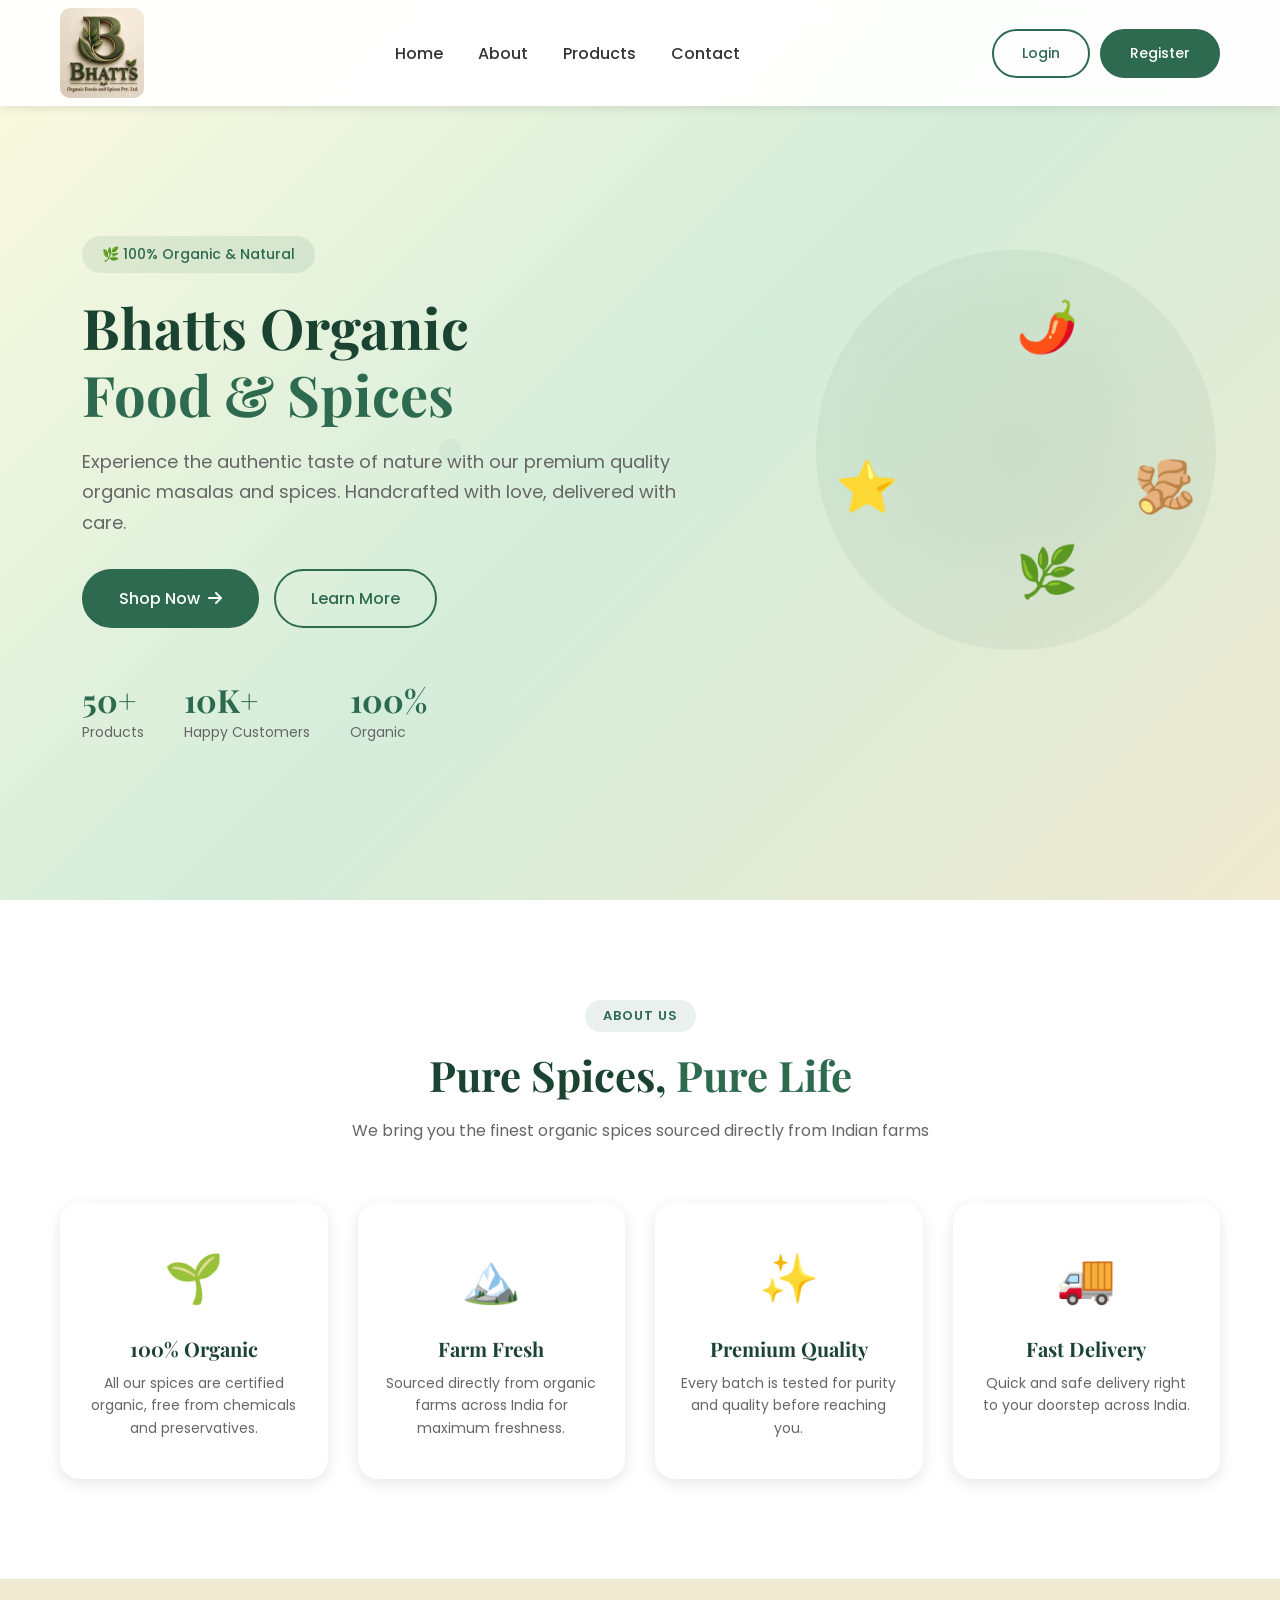
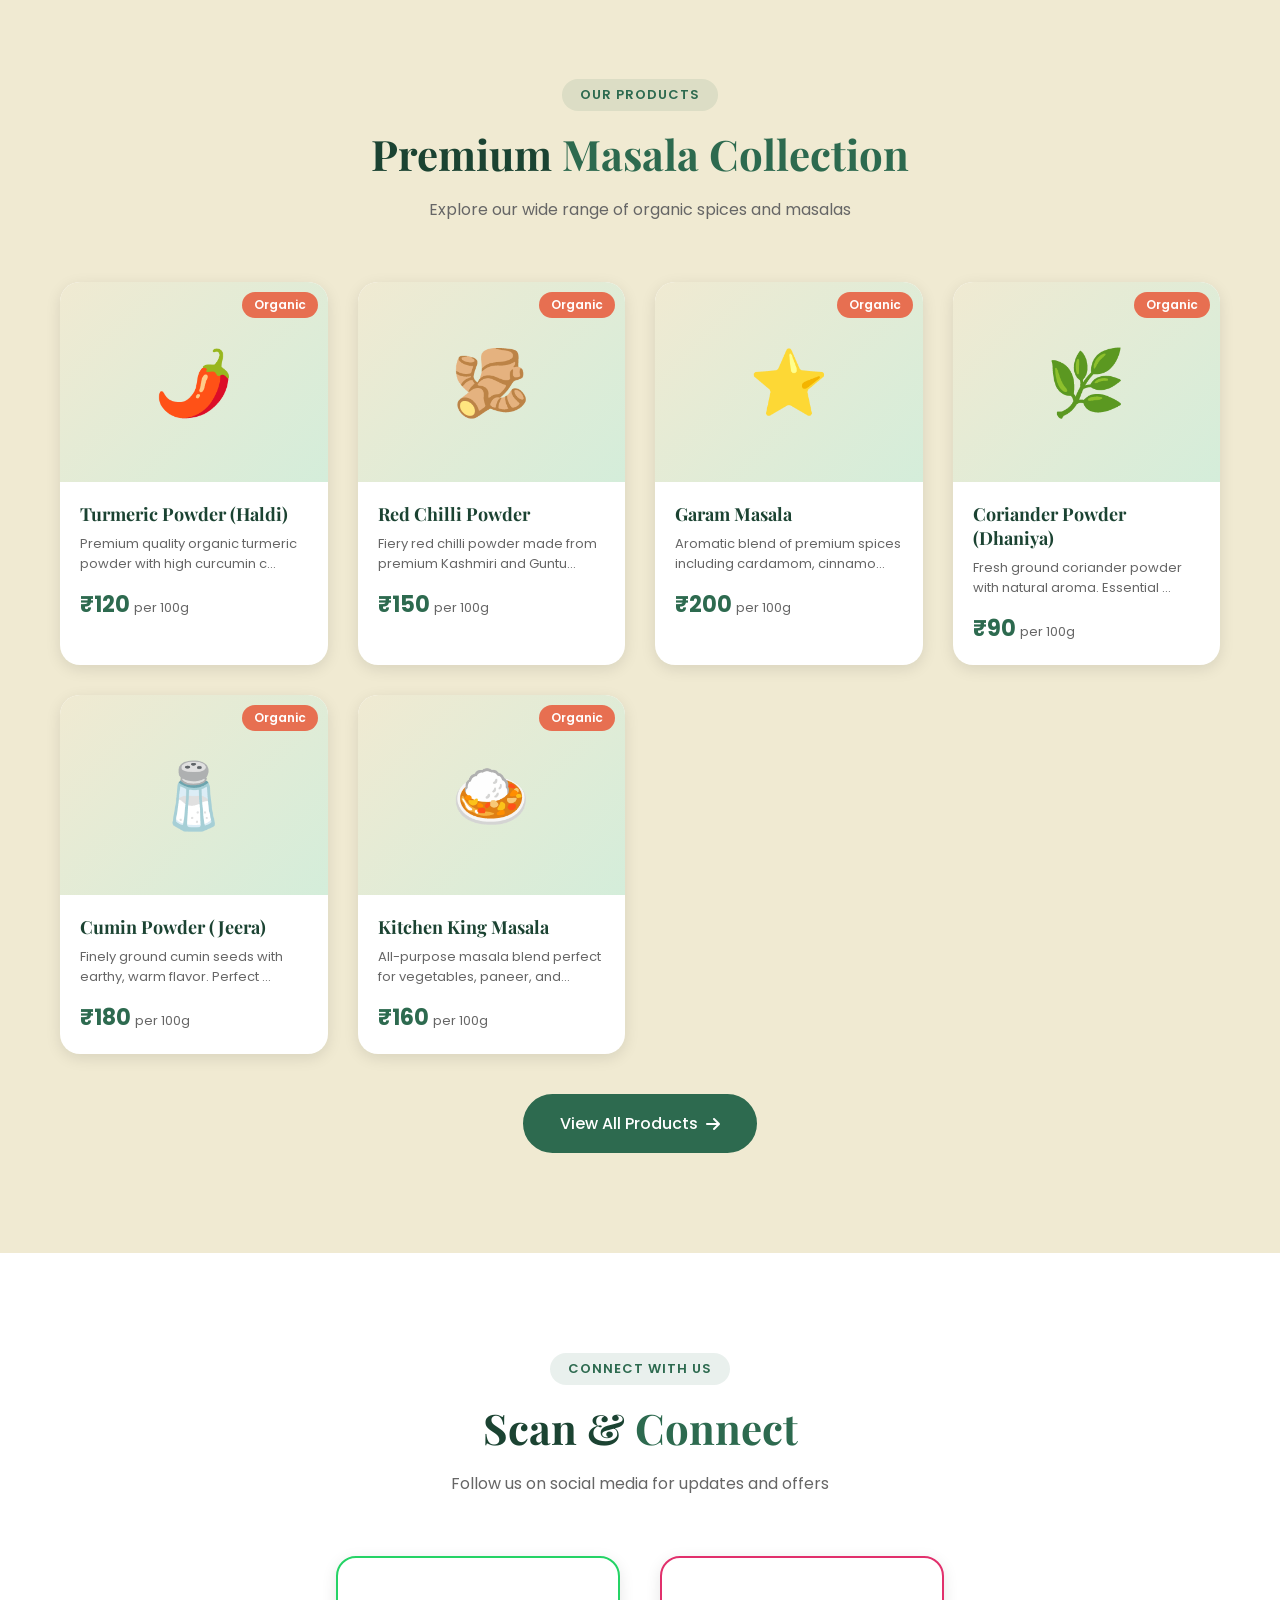
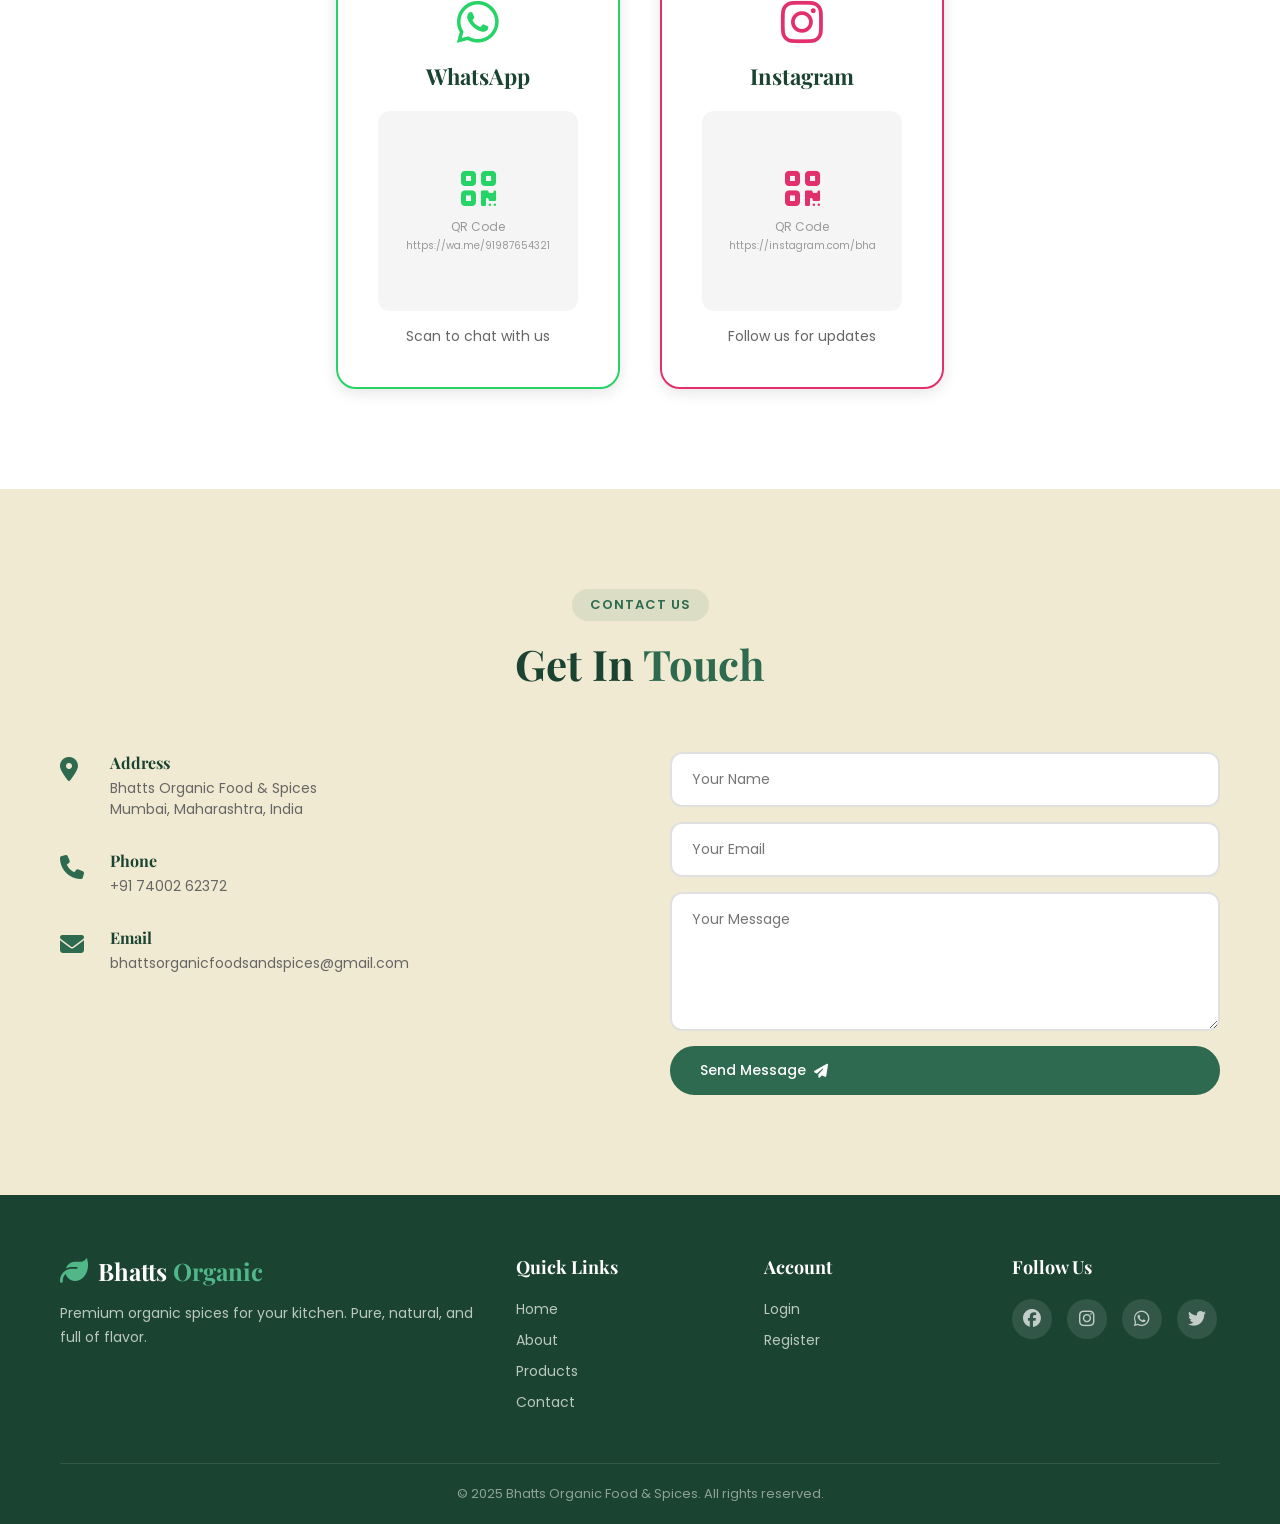
==== index.html @ 2b89f797 "Add files via upload" ====
<!DOCTYPE html>
<html lang="en">
<head>
    <meta charset="UTF-8">
    <meta name="viewport" content="width=device-width, initial-scale=1.0">
    <title>Bhatts Organic Food and Spices</title>
    <link rel="stylesheet" href="css/style.css">
    <link href="https://cdnjs.cloudflare.com/ajax/libs/font-awesome/6.4.0/css/all.min.css" rel="stylesheet">
    <link href="https://fonts.googleapis.com/css2?family=Playfair+Display:wght@400;700&family=Poppins:wght@300;400;500;600;700&display=swap" rel="stylesheet">
</head>
<body>
    <!-- Navigation -->
    <nav class="navbar" id="navbar">
        <div class="nav-container">
            <div class="logo">
				<img src="images/logo.jpg" alt="Bhatts Organic" class="brand-logo">
			</div>
            <ul class="nav-links">
                <li><a href="#home">Home</a></li>
                <li><a href="#about">About</a></li>
                <li><a href="#products">Products</a></li>
                <li><a href="#contact">Contact</a></li>
            </ul>
            <div class="nav-buttons">
                <a href="pages/login.html" class="btn btn-outline">Login</a>
                <a href="pages/register.html" class="btn btn-primary">Register</a>
            </div>
            <div class="hamburger" onclick="toggleMenu()">
                <span></span><span></span><span></span>
            </div>
        </div>
    </nav>

    <!-- Hero Section -->
    <section id="home" class="hero">
        <div class="hero-overlay"></div>
        <div class="hero-content">
            <div class="hero-badge">🌿 100% Organic & Natural</div>
            <h1>Bhatts Organic<br><span class="highlight">Food & Spices</span></h1>
            <p>Experience the authentic taste of nature with our premium quality organic masalas and spices. Handcrafted with love, delivered with care.</p>
            <div class="hero-buttons">
                <a href="pages/register.html" class="btn btn-primary btn-lg">Shop Now <i class="fas fa-arrow-right"></i></a>
                <a href="#about" class="btn btn-outline btn-lg">Learn More</a>
            </div>
            <div class="hero-stats">
                <div class="stat">
                    <h3>50+</h3>
                    <p>Products</p>
                </div>
                <div class="stat">
                    <h3>10K+</h3>
                    <p>Happy Customers</p>
                </div>
                <div class="stat">
                    <h3>100%</h3>
                    <p>Organic</p>
                </div>
            </div>
        </div>
        <div class="hero-image">
            <div class="spice-circle">
                <div class="floating-spice s1">🌶️</div>
                <div class="floating-spice s2">🫚</div>
                <div class="floating-spice s3">🌿</div>
                <div class="floating-spice s4">⭐</div>
            </div>
        </div>
    </section>

    <!-- About Section -->
    <section id="about" class="about">
        <div class="container">
            <div class="section-header">
                <span class="section-tag">About Us</span>
                <h2>Pure Spices, <span class="highlight">Pure Life</span></h2>
                <p>We bring you the finest organic spices sourced directly from Indian farms</p>
            </div>
            <div class="about-grid">
                <div class="about-card">
                    <div class="about-icon">🌱</div>
                    <h3>100% Organic</h3>
                    <p>All our spices are certified organic, free from chemicals and preservatives.</p>
                </div>
                <div class="about-card">
                    <div class="about-icon">🏔️</div>
                    <h3>Farm Fresh</h3>
                    <p>Sourced directly from organic farms across India for maximum freshness.</p>
                </div>
                <div class="about-card">
                    <div class="about-icon">✨</div>
                    <h3>Premium Quality</h3>
                    <p>Every batch is tested for purity and quality before reaching you.</p>
                </div>
                <div class="about-card">
                    <div class="about-icon">🚚</div>
                    <h3>Fast Delivery</h3>
                    <p>Quick and safe delivery right to your doorstep across India.</p>
                </div>
            </div>
        </div>
    </section>

    <!-- Products Preview -->
    <section id="products" class="products-preview">
        <div class="container">
            <div class="section-header">
                <span class="section-tag">Our Products</span>
                <h2>Premium <span class="highlight">Masala Collection</span></h2>
                <p>Explore our wide range of organic spices and masalas</p>
            </div>
            <div class="products-grid" id="homeProductsGrid">
                <!-- Products loaded dynamically -->
            </div>
            <div class="text-center mt-40">
                <a href="pages/register.html" class="btn btn-primary btn-lg">View All Products <i class="fas fa-arrow-right"></i></a>
            </div>
        </div>
    </section>

    <!-- Social Connect -->
    <section class="social-section">
        <div class="container">
            <div class="section-header">
                <span class="section-tag">Connect With Us</span>
                <h2>Scan & <span class="highlight">Connect</span></h2>
                <p>Follow us on social media for updates and offers</p>
            </div>
            <div class="social-grid">
                <div class="social-card whatsapp">
                    <i class="fab fa-whatsapp"></i>
                    <h3>WhatsApp</h3>
                    <div class="qr-placeholder" id="whatsappQR">
                        <canvas id="whatsappQRCanvas"></canvas>
                    </div>
                    <p>Scan to chat with us</p>
                </div>
                <div class="social-card instagram">
                    <i class="fab fa-instagram"></i>
                    <h3>Instagram</h3>
                    <div class="qr-placeholder" id="instagramQR">
                        <canvas id="instagramQRCanvas"></canvas>
                    </div>
                    <p>Follow us for updates</p>
                </div>
            </div>
        </div>
    </section>

    <!-- Contact -->
    <section id="contact" class="contact">
        <div class="container">
            <div class="section-header">
                <span class="section-tag">Contact Us</span>
                <h2>Get In <span class="highlight">Touch</span></h2>
            </div>
            <div class="contact-grid">
                <div class="contact-info">
                    <div class="contact-item">
                        <i class="fas fa-map-marker-alt"></i>
                        <div>
                            <h4>Address</h4>
                            <p>Bhatts Organic Food & Spices<br>Mumbai, Maharashtra, India</p>
                        </div>
                    </div>
                    <div class="contact-item">
                        <i class="fas fa-phone"></i>
                        <div>
                            <h4>Phone</h4>
                            <p>+91 74002 62372</p>
                        </div>
                    </div>
                    <div class="contact-item">
                        <i class="fas fa-envelope"></i>
                        <div>
                            <h4>Email</h4>
                            <p>bhattsorganicfoodsandspices@gmail.com</p>
                        </div>
                    </div>
                </div>
                <form class="contact-form" onsubmit="return handleContact(event)">
                    <input type="text" placeholder="Your Name" required>
                    <input type="email" placeholder="Your Email" required>
                    <textarea placeholder="Your Message" rows="5" required></textarea>
                    <button type="submit" class="btn btn-primary">Send Message <i class="fas fa-paper-plane"></i></button>
                </form>
            </div>
        </div>
    </section>

    <!-- Footer -->
    <footer class="footer">
        <div class="container">
            <div class="footer-grid">
                <div class="footer-col">
                    <div class="logo">
                        <i class="fas fa-leaf"></i>
                        <span>Bhatts <span class="highlight">Organic</span></span>
                    </div>
                    <p>Premium organic spices for your kitchen. Pure, natural, and full of flavor.</p>
                </div>
                <div class="footer-col">
                    <h4>Quick Links</h4>
                    <a href="#home">Home</a>
                    <a href="#about">About</a>
                    <a href="#products">Products</a>
                    <a href="#contact">Contact</a>
                </div>
                <div class="footer-col">
                    <h4>Account</h4>
                    <a href="pages/login.html">Login</a>
                    <a href="pages/register.html">Register</a>
                </div>
                <div class="footer-col">
                    <h4>Follow Us</h4>
                    <div class="social-links">
                        <a href="#"><i class="fab fa-facebook"></i></a>
                        <a href="#"><i class="fab fa-instagram"></i></a>
                        <a href="#"><i class="fab fa-whatsapp"></i></a>
                        <a href="#"><i class="fab fa-twitter"></i></a>
                    </div>
                </div>
            </div>
            <div class="footer-bottom">
                <p>&copy; 2025 Bhatts Organic Food & Spices. All rights reserved.</p>
            </div>
        </div>
    </footer>

    <script src="js/data.js"></script>
    <script src="js/qrcode.min.js"></script>
    <script src="js/main.js"></script>
</body>
</html>
---- css/style.css ----
/* ===== RESET & BASE ===== */
* {
    margin: 0;
    padding: 0;
    box-sizing: border-box;
}

:root {
    --primary: #2d6a4f;
    --primary-dark: #1b4332;
    --primary-light: #52b788;
    --secondary: #d4a373;
    --accent: #e76f51;
    --bg: #fefae0;
    --bg-light: #ffffff;
    --bg-dark: #f0ead2;
    --text: #333333;
    --text-light: #666666;
    --text-white: #ffffff;
    --shadow: 0 4px 15px rgba(0,0,0,0.1);
    --shadow-lg: 0 10px 30px rgba(0,0,0,0.15);
    --radius: 12px;
    --radius-lg: 20px;
    --transition: all 0.3s ease;
}

html {
    scroll-behavior: smooth;
}

body {
    font-family: 'Poppins', sans-serif;
    color: var(--text);
    background: var(--bg-light);
    overflow-x: hidden;
}

h1, h2, h3, h4 {
    font-family: 'Playfair Display', serif;
}

a {
    text-decoration: none;
    color: inherit;
}

.container {
    max-width: 1200px;
    margin: 0 auto;
    padding: 0 20px;
}

.highlight {
    color: var(--primary);
}

.text-center {
    text-align: center;
}

.mt-40 {
    margin-top: 40px;
}

/* ===== BUTTONS ===== */
.btn {
    display: inline-flex;
    align-items: center;
    gap: 8px;
    padding: 12px 28px;
    border-radius: 50px;
    font-family: 'Poppins', sans-serif;
    font-weight: 500;
    font-size: 14px;
    cursor: pointer;
    transition: var(--transition);
    border: 2px solid transparent;
    text-decoration: none;
}

.btn-primary {
    background: var(--primary);
    color: var(--text-white);
    border-color: var(--primary);
}

.btn-primary:hover {
    background: var(--primary-dark);
    border-color: var(--primary-dark);
    transform: translateY(-2px);
    box-shadow: var(--shadow);
}

.btn-outline {
    background: transparent;
    color: var(--primary);
    border-color: var(--primary);
}

.btn-outline:hover {
    background: var(--primary);
    color: var(--text-white);
    transform: translateY(-2px);
}

.btn-lg {
    padding: 15px 35px;
    font-size: 16px;
}

.btn-sm {
    padding: 8px 20px;
    font-size: 13px;
}

.btn-danger {
    background: #e63946;
    color: white;
    border-color: #e63946;
}

.btn-danger:hover {
    background: #c1121f;
    border-color: #c1121f;
}

.btn-warning {
    background: #f4a261;
    color: white;
    border-color: #f4a261;
}

.btn-success {
    background: var(--primary);
    color: white;
    border-color: var(--primary);
}

/* ===== NAVBAR ===== */
.navbar {
    position: fixed;
    top: 0;
    left: 0;
    right: 0;
    z-index: 1000;
    background: rgba(255,255,255,0.95);
    backdrop-filter: blur(10px);
    box-shadow: 0 2px 10px rgba(0,0,0,0.1);
    transition: var(--transition);
}

.nav-container {
    max-width: 1200px;
    margin: 0 auto;
    padding: 15px 20px;
    display: flex;
    align-items: center;
    justify-content: space-between;
}

.logo {
    display: flex;
    align-items: center;
    gap: 10px;
    font-family: 'Playfair Display', serif;
    font-size: 24px;
    font-weight: 700;
    color: var(--primary-dark);
}

.logo i {
    font-size: 28px;
    color: var(--primary);
}

.nav-links {
    display: flex;
    list-style: none;
    gap: 35px;
}

.nav-links a {
    font-weight: 500;
    color: var(--text);
    transition: var(--transition);
    position: relative;
}

.nav-links a:hover {
    color: var(--primary);
}

.nav-links a::after {
    content: '';
    position: absolute;
    bottom: -5px;
    left: 0;
    width: 0;
    height: 2px;
    background: var(--primary);
    transition: var(--transition);
}

.nav-links a:hover::after {
    width: 100%;
}

.nav-buttons {
    display: flex;
    gap: 10px;
}

.hamburger {
    display: none;
    flex-direction: column;
    gap: 5px;
    cursor: pointer;
}

.hamburger span {
    width: 25px;
    height: 3px;
    background: var(--text);
    border-radius: 3px;
    transition: var(--transition);
}

/* ===== HERO ===== */
.hero {
    min-height: 100vh;
    display: flex;
    align-items: center;
    padding: 100px 20px 60px;
    background: linear-gradient(135deg, #fefae0 0%, #d4edda 50%, #f0ead2 100%);
    position: relative;
    overflow: hidden;
    max-width: 100vw;
}

.hero-overlay {
    position: absolute;
    top: 0;
    left: 0;
    right: 0;
    bottom: 0;
    background: url('data:image/svg+xml,<svg xmlns="http://www.w3.org/2000/svg" viewBox="0 0 80 80"><circle cx="40" cy="40" r="1" fill="%232d6a4f" opacity="0.05"/></svg>') repeat;
}

.hero-content {
    max-width: 600px;
    position: relative;
    z-index: 2;
    margin-left: 5%;
}

.hero-badge {
    display: inline-block;
    background: rgba(45, 106, 79, 0.1);
    color: var(--primary);
    padding: 8px 20px;
    border-radius: 50px;
    font-size: 14px;
    font-weight: 500;
    margin-bottom: 20px;
}

.hero h1 {
    font-size: 56px;
    line-height: 1.2;
    color: var(--primary-dark);
    margin-bottom: 20px;
}

.hero p {
    font-size: 18px;
    color: var(--text-light);
    line-height: 1.7;
    margin-bottom: 30px;
}

.hero-buttons {
    display: flex;
    gap: 15px;
    margin-bottom: 50px;
}

.hero-stats {
    display: flex;
    gap: 40px;
}

.hero-stats .stat h3 {
    font-size: 32px;
    color: var(--primary);
}

.hero-stats .stat p {
    font-size: 14px;
    margin-bottom: 0;
}

.hero-image {
    position: absolute;
    right: 5%;
    top: 50%;
    transform: translateY(-50%);
    z-index: 1;
}

.spice-circle {
    width: 400px;
    height: 400px;
    border-radius: 50%;
    background: radial-gradient(circle, rgba(45,106,79,0.1), rgba(45,106,79,0.05));
    position: relative;
    animation: float 6s ease-in-out infinite;
}

.floating-spice {
    position: absolute;
    font-size: 50px;
    animation: spinFloat 8s linear infinite;
}

.s1 { top: 10%; left: 50%; }
.s2 { top: 50%; right: 5%; }
.s3 { bottom: 10%; left: 50%; }
.s4 { top: 50%; left: 5%; }

@keyframes float {
    0%, 100% { transform: translateY(-50%); }
    50% { transform: translateY(-55%); }
}

@keyframes spinFloat {
    0% { transform: rotate(0deg) translateX(10px); }
    100% { transform: rotate(360deg) translateX(10px); }
}

/* ===== SECTION HEADERS ===== */
.section-header {
    text-align: center;
    margin-bottom: 60px;
}

.section-tag {
    display: inline-block;
    background: rgba(45, 106, 79, 0.1);
    color: var(--primary);
    padding: 6px 18px;
    border-radius: 50px;
    font-size: 13px;
    font-weight: 600;
    text-transform: uppercase;
    letter-spacing: 1px;
    margin-bottom: 15px;
}

.section-header h2 {
    font-size: 42px;
    color: var(--primary-dark);
    margin-bottom: 15px;
}

.section-header p {
    font-size: 16px;
    color: var(--text-light);
    max-width: 600px;
    margin: 0 auto;
}

/* ===== ABOUT ===== */
.about {
    padding: 100px 0;
    background: var(--bg-light);
}

.about-grid {
    display: grid;
    grid-template-columns: repeat(4, 1fr);
    gap: 30px;
}

.about-card {
    text-align: center;
    padding: 40px 25px;
    border-radius: var(--radius-lg);
    background: var(--bg-light);
    box-shadow: var(--shadow);
    transition: var(--transition);
}

.about-card:hover {
    transform: translateY(-10px);
    box-shadow: var(--shadow-lg);
}

.about-icon {
    font-size: 48px;
    margin-bottom: 20px;
}

.about-card h3 {
    font-size: 20px;
    color: var(--primary-dark);
    margin-bottom: 10px;
}

.about-card p {
    color: var(--text-light);
    font-size: 14px;
    line-height: 1.6;
}

/* ===== PRODUCTS PREVIEW ===== */
.products-preview {
    padding: 100px 0;
    background: var(--bg-dark);
}

.products-grid {
    display: grid;
    grid-template-columns: repeat(auto-fill, minmax(260px, 1fr));
    gap: 30px;
}

.product-card {
    background: var(--bg-light);
    border-radius: var(--radius-lg);
    overflow: hidden;
    box-shadow: var(--shadow);
    transition: var(--transition);
}

.product-card:hover {
    transform: translateY(-5px);
    box-shadow: var(--shadow-lg);
}

.product-image {
    height: 200px;
    background: linear-gradient(135deg, var(--bg-dark), #d4edda);
    display: flex;
    align-items: center;
    justify-content: center;
    overflow: hidden;
    position: relative;
}

.product-image img {
    width: 100%;
    height: 100%;
    object-fit: cover;
}

.product-image .placeholder-icon {
    font-size: 64px;
}

.product-badge {
    position: absolute;
    top: 10px;
    right: 10px;
    background: var(--accent);
    color: white;
    padding: 4px 12px;
    border-radius: 20px;
    font-size: 12px;
    font-weight: 600;
}

.product-info {
    padding: 20px;
}

.product-info h3 {
    font-size: 18px;
    color: var(--primary-dark);
    margin-bottom: 8px;
}

.product-info p {
    font-size: 13px;
    color: var(--text-light);
    margin-bottom: 15px;
    line-height: 1.5;
}

.product-price {
    display: flex;
    align-items: center;
    justify-content: space-between;
}

.product-price .price {
    font-size: 22px;
    font-weight: 700;
    color: var(--primary);
    font-family: 'Poppins', sans-serif;
}

.product-price .unit {
    font-size: 13px;
    color: var(--text-light);
}

/* ===== SOCIAL SECTION ===== */
.social-section {
    padding: 100px 0;
    background: var(--bg-light);
}

.social-grid {
    display: flex;
    justify-content: center;
    gap: 40px;
    flex-wrap: wrap;
}

.social-card {
    text-align: center;
    padding: 40px;
    border-radius: var(--radius-lg);
    box-shadow: var(--shadow);
    min-width: 280px;
    transition: var(--transition);
}

.social-card:hover {
    transform: translateY(-5px);
    box-shadow: var(--shadow-lg);
}

.social-card.whatsapp {
    border: 2px solid #25d366;
}

.social-card.whatsapp i {
    color: #25d366;
}

.social-card.instagram {
    border: 2px solid #e1306c;
}

.social-card.instagram i {
    color: #e1306c;
}

.social-card i {
    font-size: 48px;
    margin-bottom: 15px;
}

.social-card h3 {
    font-size: 22px;
    margin-bottom: 20px;
    color: var(--primary-dark);
}

.qr-placeholder {
    width: 200px;
    height: 200px;
    margin: 0 auto 15px;
    background: #f5f5f5;
    border-radius: var(--radius);
    display: flex;
    align-items: center;
    justify-content: center;
    overflow: hidden;
}

.qr-placeholder canvas {
    max-width: 100%;
    max-height: 100%;
}

.social-card p {
    color: var(--text-light);
    font-size: 14px;
}

/* ===== CONTACT ===== */
.contact {
    padding: 100px 0;
    background: var(--bg-dark);
}

.contact-grid {
    display: grid;
    grid-template-columns: 1fr 1fr;
    gap: 60px;
    align-items: start;
}

.contact-item {
    display: flex;
    gap: 20px;
    margin-bottom: 30px;
    align-items: flex-start;
}

.contact-item i {
    font-size: 24px;
    color: var(--primary);
    margin-top: 5px;
    min-width: 30px;
}

.contact-item h4 {
    font-size: 16px;
    color: var(--primary-dark);
    margin-bottom: 5px;
}

.contact-item p {
    color: var(--text-light);
    font-size: 14px;
}

.contact-form {
    display: flex;
    flex-direction: column;
    gap: 15px;
}

.contact-form input,
.contact-form textarea {
    padding: 15px 20px;
    border: 2px solid #e0e0e0;
    border-radius: var(--radius);
    font-family: 'Poppins', sans-serif;
    font-size: 14px;
    transition: var(--transition);
    outline: none;
}

.contact-form input:focus,
.contact-form textarea:focus {
    border-color: var(--primary);
}

/* ===== FOOTER ===== */
.footer {
    background: var(--primary-dark);
    color: var(--text-white);
    padding: 60px 0 20px;
}

.footer-grid {
    display: grid;
    grid-template-columns: 2fr 1fr 1fr 1fr;
    gap: 40px;
    margin-bottom: 40px;
}

.footer-col .logo {
    color: var(--text-white);
    margin-bottom: 15px;
}

.footer-col .logo i {
    color: var(--primary-light);
}

.footer-col .logo .highlight {
    color: var(--primary-light);
}

.footer-col p {
    color: rgba(255,255,255,0.7);
    font-size: 14px;
    line-height: 1.7;
}

.footer-col h4 {
    font-size: 18px;
    margin-bottom: 20px;
    color: var(--text-white);
}

.footer-col a {
    display: block;
    color: rgba(255,255,255,0.7);
    margin-bottom: 10px;
    font-size: 14px;
    transition: var(--transition);
}

.footer-col a:hover {
    color: var(--primary-light);
    padding-left: 5px;
}

.social-links {
    display: flex;
    gap: 15px;
}

.social-links a {
    width: 40px;
    height: 40px;
    border-radius: 50%;
    background: rgba(255,255,255,0.1);
    display: flex;
    align-items: center;
    justify-content: center;
    font-size: 18px;
    transition: var(--transition);
}

.social-links a:hover {
    background: var(--primary);
    padding-left: 0;
}

.footer-bottom {
    border-top: 1px solid rgba(255,255,255,0.1);
    padding-top: 20px;
    text-align: center;
}

.footer-bottom p {
    color: rgba(255,255,255,0.5);
    font-size: 13px;
}

/* ===== AUTH PAGES ===== */
.auth-page {
    min-height: 100vh;
    display: flex;
    align-items: center;
    justify-content: center;
    background: linear-gradient(135deg, #fefae0, #d4edda);
    padding: 20px;
}

.auth-container {
    background: var(--bg-light);
    border-radius: var(--radius-lg);
    box-shadow: var(--shadow-lg);
    overflow: hidden;
    display: flex;
    max-width: 900px;
    width: 100%;
    min-height: 500px;
}

.auth-left {
    flex: 1;
    background: linear-gradient(135deg, var(--primary-dark), var(--primary));
    padding: 60px 40px;
    display: flex;
    flex-direction: column;
    justify-content: center;
    color: var(--text-white);
}

.auth-left h2 {
    font-size: 32px;
    margin-bottom: 15px;
}

.auth-left p {
    font-size: 15px;
    opacity: 0.9;
    line-height: 1.7;
}

.auth-right {
    flex: 1;
    padding: 60px 40px;
    display: flex;
    flex-direction: column;
    justify-content: center;
}

.auth-right h2 {
    font-size: 28px;
    color: var(--primary-dark);
    margin-bottom: 30px;
}

.form-group {
    margin-bottom: 20px;
}

.form-group label {
    display: block;
    font-size: 13px;
    font-weight: 500;
    color: var(--text);
    margin-bottom: 6px;
}

.form-group input,
.form-group select,
.form-group textarea {
    width: 100%;
    padding: 12px 15px;
    border: 2px solid #e0e0e0;
    border-radius: var(--radius);
    font-family: 'Poppins', sans-serif;
    font-size: 14px;
    transition: var(--transition);
    outline: none;
    background: white;
}

.form-group input:focus,
.form-group select:focus,
.form-group textarea:focus {
    border-color: var(--primary);
}

.auth-link {
    text-align: center;
    margin-top: 20px;
    font-size: 14px;
    color: var(--text-light);
}

.auth-link a {
    color: var(--primary);
    font-weight: 600;
}

/* ===== DASHBOARD ===== */
.dashboard-layout {
    display: flex;
    min-height: 100vh;
}

.sidebar {
    width: 260px;
    background: var(--primary-dark);
    color: var(--text-white);
    padding: 20px 0;
    position: fixed;
    top: 0;
    left: 0;
    bottom: 0;
    overflow-y: auto;
    z-index: 100;
    transition: var(--transition);
}

.sidebar-logo {
    padding: 10px 25px 30px;
    border-bottom: 1px solid rgba(255,255,255,0.1);
    margin-bottom: 20px;
}

.sidebar-logo .logo {
    color: white;
    font-size: 20px;
}

.sidebar-logo .logo .highlight {
    color: var(--primary-light);
}

.sidebar-menu {
    list-style: none;
}

.sidebar-menu li a {
    display: flex;
    align-items: center;
    gap: 12px;
    padding: 12px 25px;
    color: rgba(255,255,255,0.7);
    font-size: 14px;
    font-weight: 500;
    transition: var(--transition);
    border-left: 3px solid transparent;
}

.sidebar-menu li a:hover,
.sidebar-menu li a.active {
    background: rgba(255,255,255,0.1);
    color: white;
    border-left-color: var(--primary-light);
}

.sidebar-menu li a i {
    font-size: 18px;
    width: 22px;
    text-align: center;
}

.sidebar-divider {
    height: 1px;
    background: rgba(255,255,255,0.1);
    margin: 15px 0;
}

.main-content {
    flex: 1;
    margin-left: 260px;
    background: #f5f7fa;
    min-height: 100vh;
}

.top-bar {
    background: white;
    padding: 15px 30px;
    display: flex;
    align-items: center;
    justify-content: space-between;
    box-shadow: 0 2px 5px rgba(0,0,0,0.05);
    position: sticky;
    top: 0;
    z-index: 50;
}

.top-bar h2 {
    font-size: 22px;
    color: var(--primary-dark);
    font-family: 'Playfair Display', serif;
}

.top-bar-right {
    display: flex;
    align-items: center;
    gap: 20px;
}

.notification-bell {
    position: relative;
    cursor: pointer;
    font-size: 20px;
    color: var(--text-light);
}

.notification-badge {
    position: absolute;
    top: -8px;
    right: -8px;
    background: var(--accent);
    color: white;
    font-size: 11px;
    width: 20px;
    height: 20px;
    border-radius: 50%;
    display: flex;
    align-items: center;
    justify-content: center;
    font-family: 'Poppins', sans-serif;
    font-weight: 600;
}

.user-info {
    display: flex;
    align-items: center;
    gap: 10px;
    font-size: 14px;
    font-weight: 500;
}

.user-avatar {
    width: 38px;
    height: 38px;
    border-radius: 50%;
    background: var(--primary);
    color: white;
    display: flex;
    align-items: center;
    justify-content: center;
    font-weight: 600;
    font-size: 16px;
}

.content-area {
    padding: 30px;
}

/* ===== DASHBOARD CARDS ===== */
.stats-grid {
    display: grid;
    grid-template-columns: repeat(auto-fit, minmax(240px, 1fr));
    gap: 25px;
    margin-bottom: 30px;
}

.stat-card {
    background: white;
    border-radius: var(--radius);
    padding: 25px;
    box-shadow: var(--shadow);
    display: flex;
    align-items: center;
    gap: 20px;
    transition: var(--transition);
}

.stat-card:hover {
    transform: translateY(-3px);
    box-shadow: var(--shadow-lg);
}

.stat-icon {
    width: 55px;
    height: 55px;
    border-radius: 12px;
    display: flex;
    align-items: center;
    justify-content: center;
    font-size: 24px;
}

.stat-icon.green {
    background: rgba(45, 106, 79, 0.1);
    color: var(--primary);
}

.stat-icon.blue {
    background: rgba(59, 130, 246, 0.1);
    color: #3b82f6;
}

.stat-icon.orange {
    background: rgba(245, 158, 11, 0.1);
    color: #f59e0b;
}

.stat-icon.red {
    background: rgba(239, 68, 68, 0.1);
    color: #ef4444;
}

.stat-icon.purple {
    background: rgba(139, 92, 246, 0.1);
    color: #8b5cf6;
}

.stat-details h3 {
    font-size: 28px;
    color: var(--primary-dark);
    font-family: 'Poppins', sans-serif;
    font-weight: 700;
}

.stat-details p {
    font-size: 13px;
    color: var(--text-light);
}

/* ===== TABLES ===== */
.card {
    background: white;
    border-radius: var(--radius);
    box-shadow: var(--shadow);
    overflow: hidden;
    margin-bottom: 30px;
}

.card-header {
    padding: 20px 25px;
    border-bottom: 1px solid #eee;
    display: flex;
    align-items: center;
    justify-content: space-between;
    flex-wrap: wrap;
    gap: 15px;
}

.card-header h3 {
    font-size: 18px;
    color: var(--primary-dark);
}

.card-body {
    padding: 25px;
}

.table-responsive {
    overflow-x: auto;
}

table {
    width: 100%;
    border-collapse: collapse;
}

table th,
table td {
    padding: 12px 15px;
    text-align: left;
    font-size: 14px;
    border-bottom: 1px solid #eee;
}

table th {
    font-weight: 600;
    color: var(--primary-dark);
    background: #f8f9fa;
    white-space: nowrap;
}

table tr:hover {
    background: #f8f9fa;
}

.status-badge {
    padding: 4px 12px;
    border-radius: 20px;
    font-size: 12px;
    font-weight: 600;
}

.status-active {
    background: rgba(45, 106, 79, 0.1);
    color: var(--primary);
}

.status-disabled {
    background: rgba(239, 68, 68, 0.1);
    color: #ef4444;
}

.status-pending {
    background: rgba(245, 158, 11, 0.1);
    color: #f59e0b;
}

.status-completed {
    background: rgba(45, 106, 79, 0.1);
    color: var(--primary);
}

.action-btns {
    display: flex;
    gap: 8px;
}

.action-btn {
    width: 32px;
    height: 32px;
    border-radius: 6px;
    border: none;
    cursor: pointer;
    display: flex;
    align-items: center;
    justify-content: center;
    font-size: 14px;
    transition: var(--transition);
}

.action-btn.edit {
    background: rgba(59, 130, 246, 0.1);
    color: #3b82f6;
}

.action-btn.delete {
    background: rgba(239, 68, 68, 0.1);
    color: #ef4444;
}

.action-btn:hover {
    opacity: 0.8;
    transform: scale(1.1);
}

/* ===== MODAL ===== */
.modal-overlay {
    position: fixed;
    top: 0;
    left: 0;
    right: 0;
    bottom: 0;
    background: rgba(0,0,0,0.5);
    display: flex;
    align-items: center;
    justify-content: center;
    z-index: 2000;
    opacity: 0;
    visibility: hidden;
    transition: var(--transition);
}

.modal-overlay.active {
    opacity: 1;
    visibility: visible;
}

.modal {
    background: white;
    border-radius: var(--radius-lg);
    max-width: 550px;
    width: 90%;
    max-height: 90vh;
    overflow-y: auto;
    transform: scale(0.8);
    transition: var(--transition);
}

.modal-overlay.active .modal {
    transform: scale(1);
}

.modal-header {
    padding: 25px;
    border-bottom: 1px solid #eee;
    display: flex;
    align-items: center;
    justify-content: space-between;
}

.modal-header h3 {
    font-size: 20px;
    color: var(--primary-dark);
}

.modal-close {
    width: 35px;
    height: 35px;
    border-radius: 50%;
    border: none;
    background: #f5f5f5;
    cursor: pointer;
    font-size: 18px;
    display: flex;
    align-items: center;
    justify-content: center;
    transition: var(--transition);
}

.modal-close:hover {
    background: #e0e0e0;
}

.modal-body {
    padding: 25px;
}

.modal-footer {
    padding: 15px 25px;
    border-top: 1px solid #eee;
    display: flex;
    justify-content: flex-end;
    gap: 10px;
}

/* ===== MARGIN BOX ===== */
.margin-box {
    background: #f0fdf4;
    border: 2px solid var(--primary-light);
    border-radius: var(--radius);
    padding: 15px;
    margin-top: 10px;
}

.margin-box label {
    color: var(--primary-dark) !important;
    font-weight: 600 !important;
}

.margin-result {
    margin-top: 10px;
    padding: 10px 15px;
    background: var(--primary);
    color: white;
    border-radius: 8px;
    text-align: center;
    font-size: 18px;
    font-weight: 700;
    font-family: 'Poppins', sans-serif;
}

/* ===== NOTIFICATION PANEL ===== */
.notification-panel {
    position: fixed;
    top: 0;
    right: -400px;
    width: 380px;
    height: 100vh;
    background: white;
    box-shadow: -5px 0 20px rgba(0,0,0,0.15);
    z-index: 3000;
    transition: var(--transition);
    overflow-y: auto;
}

.notification-panel.active {
    right: 0;
}

.notification-panel-header {
    padding: 20px;
    border-bottom: 1px solid #eee;
    display: flex;
    align-items: center;
    justify-content: space-between;
    position: sticky;
    top: 0;
    background: white;
    z-index: 1;
}

.notification-panel-header h3 {
    font-size: 18px;
    color: var(--primary-dark);
}

.notification-list {
    padding: 10px;
}

.notification-item {
    padding: 15px;
    border-radius: var(--radius);
    margin-bottom: 8px;
    background: #f8f9fa;
    border-left: 3px solid var(--primary);
    transition: var(--transition);
}

.notification-item:hover {
    background: #f0fdf4;
}

.notification-item h4 {
    font-size: 14px;
    color: var(--primary-dark);
    margin-bottom: 5px;
    font-family: 'Poppins', sans-serif;
    font-weight: 600;
}

.notification-item p {
    font-size: 13px;
    color: var(--text-light);
    line-height: 1.5;
}

.notification-time {
    font-size: 11px;
    color: #aaa;
    margin-top: 5px;
}

/* ===== USER PAGE CART ===== */
.cart-icon-float {
    position: fixed;
    bottom: 30px;
    right: 30px;
    width: 60px;
    height: 60px;
    border-radius: 50%;
    background: var(--primary);
    color: white;
    display: flex;
    align-items: center;
    justify-content: center;
    font-size: 24px;
    box-shadow: var(--shadow-lg);
    cursor: pointer;
    z-index: 100;
    transition: var(--transition);
}

.cart-icon-float:hover {
    transform: scale(1.1);
    background: var(--primary-dark);
}

.cart-count {
    position: absolute;
    top: -5px;
    right: -5px;
    background: var(--accent);
    color: white;
    width: 24px;
    height: 24px;
    border-radius: 50%;
    font-size: 12px;
    font-weight: 700;
    display: flex;
    align-items: center;
    justify-content: center;
}

/* Cart Panel */
.cart-panel {
    position: fixed;
    top: 0;
    right: -450px;
    width: 420px;
    height: 100vh;
    background: white;
    box-shadow: -5px 0 20px rgba(0,0,0,0.2);
    z-index: 3000;
    transition: var(--transition);
    display: flex;
    flex-direction: column;
}

.cart-panel.active {
    right: 0;
}

.cart-header {
    padding: 20px;
    border-bottom: 1px solid #eee;
    display: flex;
    align-items: center;
    justify-content: space-between;
}

.cart-header h3 {
    font-size: 20px;
    color: var(--primary-dark);
}

.cart-items {
    flex: 1;
    overflow-y: auto;
    padding: 15px;
}

.cart-item {
    display: flex;
    align-items: center;
    gap: 15px;
    padding: 15px;
    border-radius: var(--radius);
    background: #f8f9fa;
    margin-bottom: 10px;
}

.cart-item-img {
    width: 60px;
    height: 60px;
    border-radius: 8px;
    background: #e8f5e9;
    display: flex;
    align-items: center;
    justify-content: center;
    font-size: 28px;
    overflow: hidden;
}

.cart-item-img img {
    width: 100%;
    height: 100%;
    object-fit: cover;
}

.cart-item-details {
    flex: 1;
}

.cart-item-details h4 {
    font-size: 14px;
    color: var(--primary-dark);
    font-family: 'Poppins', sans-serif;
    font-weight: 600;
}

.cart-item-details p {
    font-size: 13px;
    color: var(--text-light);
}

.cart-item-qty {
    display: flex;
    align-items: center;
    gap: 8px;
    margin-top: 8px;
}

.qty-btn {
    width: 28px;
    height: 28px;
    border-radius: 50%;
    border: 2px solid var(--primary);
    background: white;
    color: var(--primary);
    display: flex;
    align-items: center;
    justify-content: center;
    cursor: pointer;
    font-size: 14px;
    font-weight: 700;
    transition: var(--transition);
}

.qty-btn:hover {
    background: var(--primary);
    color: white;
}

.cart-item-price {
    font-size: 16px;
    font-weight: 700;
    color: var(--primary);
    font-family: 'Poppins', sans-serif;
    white-space: nowrap;
}

.remove-item {
    background: none;
    border: none;
    color: #ef4444;
    cursor: pointer;
    font-size: 16px;
    padding: 5px;
}

.cart-footer {
    padding: 20px;
    border-top: 1px solid #eee;
    background: #f8f9fa;
}

.cart-total {
    display: flex;
    justify-content: space-between;
    align-items: center;
    margin-bottom: 15px;
    font-size: 18px;
    font-weight: 700;
}

.cart-total .total-amount {
    color: var(--primary);
    font-size: 24px;
}

/* ===== PAYMENT MODAL ===== */
.payment-options {
    display: grid;
    grid-template-columns: 1fr 1fr;
    gap: 15px;
    margin-bottom: 20px;
}

.payment-option {
    padding: 20px;
    border: 2px solid #e0e0e0;
    border-radius: var(--radius);
    text-align: center;
    cursor: pointer;
    transition: var(--transition);
}

.payment-option:hover,
.payment-option.selected {
    border-color: var(--primary);
    background: #f0fdf4;
}

.payment-option i {
    font-size: 28px;
    color: var(--primary);
    margin-bottom: 8px;
    display: block;
}

.payment-option span {
    font-size: 13px;
    font-weight: 500;
    color: var(--text);
}

/* ===== EXPENSES TABLE ===== */
.expense-summary {
    display: grid;
    grid-template-columns: repeat(3, 1fr);
    gap: 20px;
    margin-bottom: 25px;
}

.expense-card {
    background: white;
    border-radius: var(--radius);
    padding: 20px;
    text-align: center;
    box-shadow: var(--shadow);
}

.expense-card h4 {
    font-size: 13px;
    color: var(--text-light);
    margin-bottom: 8px;
    font-family: 'Poppins', sans-serif;
    text-transform: uppercase;
    letter-spacing: 1px;
}

.expense-card .amount {
    font-size: 26px;
    font-weight: 700;
    color: var(--primary);
    font-family: 'Poppins', sans-serif;
}

/* ===== SEARCH BOX ===== */
.search-box {
    position: relative;
    max-width: 300px;
}

.search-box input {
    width: 100%;
    padding: 10px 15px 10px 40px;
    border: 2px solid #e0e0e0;
    border-radius: 50px;
    font-family: 'Poppins', sans-serif;
    font-size: 14px;
    outline: none;
    transition: var(--transition);
}

.search-box input:focus {
    border-color: var(--primary);
}

.search-box i {
    position: absolute;
    left: 15px;
    top: 50%;
    transform: translateY(-50%);
    color: var(--text-light);
}

/* ===== USER PRODUCT GRID ===== */
.user-products-grid {
    display: grid;
    grid-template-columns: repeat(auto-fill, minmax(250px, 1fr));
    gap: 25px;
}

.user-product-card {
    background: white;
    border-radius: var(--radius-lg);
    overflow: hidden;
    box-shadow: var(--shadow);
    transition: var(--transition);
}

.user-product-card:hover {
    transform: translateY(-5px);
    box-shadow: var(--shadow-lg);
}

.user-product-image {
    height: 200px;
    background: linear-gradient(135deg, #f0ead2, #d4edda);
    display: flex;
    align-items: center;
    justify-content: center;
    overflow: hidden;
}

.user-product-image img {
    width: 100%;
    height: 100%;
    object-fit: cover;
}

.user-product-image .placeholder {
    font-size: 64px;
}

.user-product-info {
    padding: 20px;
}

.user-product-info h3 {
    font-size: 18px;
    color: var(--primary-dark);
    margin-bottom: 5px;
}

.user-product-info .description {
    font-size: 13px;
    color: var(--text-light);
    margin-bottom: 12px;
    display: -webkit-box;
    -webkit-line-clamp: 2;
    -webkit-box-orient: vertical;
    overflow: hidden;
}

.user-product-info .price-row {
    display: flex;
    align-items: center;
    justify-content: space-between;
    margin-bottom: 15px;
}

.user-product-info .price {
    font-size: 22px;
    font-weight: 700;
    color: var(--primary);
    font-family: 'Poppins', sans-serif;
}

.user-product-info .unit {
    font-size: 13px;
    color: var(--text-light);
}

.add-to-cart-btn {
    width: 100%;
    padding: 12px;
    border: none;
    border-radius: 8px;
    background: var(--primary);
    color: white;
    font-family: 'Poppins', sans-serif;
    font-weight: 600;
    font-size: 14px;
    cursor: pointer;
    transition: var(--transition);
    display: flex;
    align-items: center;
    justify-content: center;
    gap: 8px;
}

.add-to-cart-btn:hover {
    background: var(--primary-dark);
}

/* ===== IMAGE UPLOAD ===== */
.image-upload {
    border: 2px dashed #ccc;
    border-radius: var(--radius);
    padding: 30px;
    text-align: center;
    cursor: pointer;
    transition: var(--transition);
    position: relative;
    overflow: hidden;
}

.image-upload:hover {
    border-color: var(--primary);
}

.image-upload input[type="file"] {
    position: absolute;
    top: 0;
    left: 0;
    width: 100%;
    height: 100%;
    opacity: 0;
    cursor: pointer;
}

.image-upload i {
    font-size: 36px;
    color: var(--text-light);
    margin-bottom: 10px;
}

.image-upload p {
    color: var(--text-light);
    font-size: 13px;
}

.image-preview {
    max-width: 100%;
    max-height: 150px;
    border-radius: 8px;
    margin-top: 10px;
}

/* ===== RESPONSIVE ===== */
@media (max-width: 1024px) {
    .hero h1 {
        font-size: 42px;
    }
    
    .hero-image {
        display: none;
    }
    
    .about-grid {
        grid-template-columns: repeat(2, 1fr);
    }
    
    .footer-grid {
        grid-template-columns: repeat(2, 1fr);
    }
}

@media (max-width: 768px) {
    .nav-links, .nav-buttons {
        display: none;
    }
    
    .hamburger {
        display: flex;
    }
    
    .hero {
        padding: 120px 20px 60px;
    }
    
    .hero h1 {
        font-size: 36px;
    }
    
    .hero-stats {
        gap: 25px;
    }
    
    .about-grid {
        grid-template-columns: 1fr;
    }
    
    .contact-grid {
        grid-template-columns: 1fr;
    }
    
    .footer-grid {
        grid-template-columns: 1fr;
    }
    
    .auth-container {
        flex-direction: column;
    }
    
    .auth-left {
        padding: 30px;
    }
    
    .section-header h2 {
        font-size: 32px;
    }
    
    .sidebar {
        transform: translateX(-100%);
    }
    
    .sidebar.active {
        transform: translateX(0);
    }
    
    .main-content {
        margin-left: 0;
    }
    
    .expense-summary {
        grid-template-columns: 1fr;
    }
}

/* ===== TOAST ===== */
.toast-container {
    position: fixed;
    top: 20px;
    right: 20px;
    z-index: 10000;
    display: flex;
    flex-direction: column;
    gap: 10px;
}

.toast {
    padding: 15px 25px;
    border-radius: var(--radius);
    color: white;
    font-family: 'Poppins', sans-serif;
    font-size: 14px;
    font-weight: 500;
    box-shadow: var(--shadow-lg);
    display: flex;
    align-items: center;
    gap: 10px;
    min-width: 300px;
    animation: slideIn 0.3s ease, slideOut 0.3s ease 2.7s;
    opacity: 1;
}

.toast-success {
    background: var(--primary);
}

.toast-error {
    background: #ef4444;
}

.toast-info {
    background: #3b82f6;
}

@keyframes slideIn {
    from { transform: translateX(100%); opacity: 0; }
    to { transform: translateX(0); opacity: 1; }
}

@keyframes slideOut {
    from { opacity: 1; }
    to { opacity: 0; }
}

/* ===== EMPTY STATE ===== */
.empty-state {
    text-align: center;
    padding: 60px 20px;
    color: var(--text-light);
}

.empty-state i {
    font-size: 64px;
    margin-bottom: 20px;
    opacity: 0.3;
}

.empty-state h3 {
    font-size: 20px;
    color: var(--text);
    margin-bottom: 10px;
}

.empty-state p {
    font-size: 14px;
}

/* ===== TABS ===== */
.tabs {
    display: flex;
    gap: 5px;
    border-bottom: 2px solid #eee;
    margin-bottom: 25px;
}

.tab {
    padding: 10px 25px;
    cursor: pointer;
    font-size: 14px;
    font-weight: 500;
    color: var(--text-light);
    border-bottom: 2px solid transparent;
    margin-bottom: -2px;
    transition: var(--transition);
    background: none;
    border-top: none;
    border-left: none;
    border-right: none;
    font-family: 'Poppins', sans-serif;
}

.tab:hover,
.tab.active {
    color: var(--primary);
    border-bottom-color: var(--primary);
}

.tab-content {
    display: none;
}

.tab-content.active {
    display: block;
}

/* ===== QR Code Section ===== */
.qr-management {
    display: grid;
    grid-template-columns: 1fr 1fr;
    gap: 30px;
}

.qr-card {
    background: white;
    border-radius: var(--radius);
    padding: 30px;
    text-align: center;
    box-shadow: var(--shadow);
}

.qr-card h4 {
    font-size: 18px;
    color: var(--primary-dark);
    margin-bottom: 15px;
}

.qr-card .qr-display {
    width: 200px;
    height: 200px;
    margin: 0 auto 20px;
    background: #f5f5f5;
    border-radius: var(--radius);
    display: flex;
    align-items: center;
    justify-content: center;
    overflow: hidden;
}

.qr-card .qr-display canvas {
    max-width: 100%;
    max-height: 100%;
}

/* Logout button */
.logout-btn {
    display: flex;
    align-items: center;
    gap: 12px;
    padding: 12px 25px;
    color: rgba(255,255,255,0.7);
    font-size: 14px;
    font-weight: 500;
    transition: var(--transition);
    border: none;
    background: none;
    cursor: pointer;
    width: 100%;
    text-align: left;
    font-family: 'Poppins', sans-serif;
}

.logout-btn:hover {
    background: rgba(255,255,255,0.1);
    color: white;
}

.overlay {
    position: fixed;
    top: 0;
    left: 0;
    right: 0;
    bottom: 0;
    background: rgba(0,0,0,0.3);
    z-index: 2500;
    display: none;
}

.overlay.active {
    display: block;
}

/* ===== BARCODE INPUT ===== */
.inline-form {
    display: flex;
    gap: 10px;
    align-items: flex-end;
}

.inline-form .form-group {
    flex: 1;
    margin-bottom: 0;
}

/* ===== PRINT FRIENDLY ===== */
@media print {
    .sidebar, .top-bar, .cart-icon-float {
        display: none;
    }
    .main-content {
        margin-left: 0;
    }
}
/* ===== CUSTOM BRAND LOGO (BIGGER) ===== */
.brand-logo {
    height: 90px;
    width: auto;
    object-fit: contain;
    display: block;
    border-radius: 10px;
}

.navbar .nav-container { padding: 8px 20px; }
.hero { padding-top: 140px; }

/* Sidebar (admin panels) */
.sidebar-logo { text-align: center; }
.sidebar-logo .logo { justify-content: center; }
.sidebar-logo .brand-logo { height: 150px; margin: 0 auto 10px; }

/* Login / Register */
.auth-left .brand-logo { height: 190px; margin-bottom: 20px; border-radius: 16px; }

/* Footer */
.footer-col .brand-logo { height: 130px; margin-bottom: 15px; background: white; padding: 6px; }

@media (max-width: 768px) {
    .brand-logo { height: 65px; }
    .hero { padding-top: 120px; }
    .sidebar-logo .brand-logo { height: 120px; }
    .auth-left .brand-logo { height: 140px; }
    .footer-col .brand-logo { height: 100px; }
}
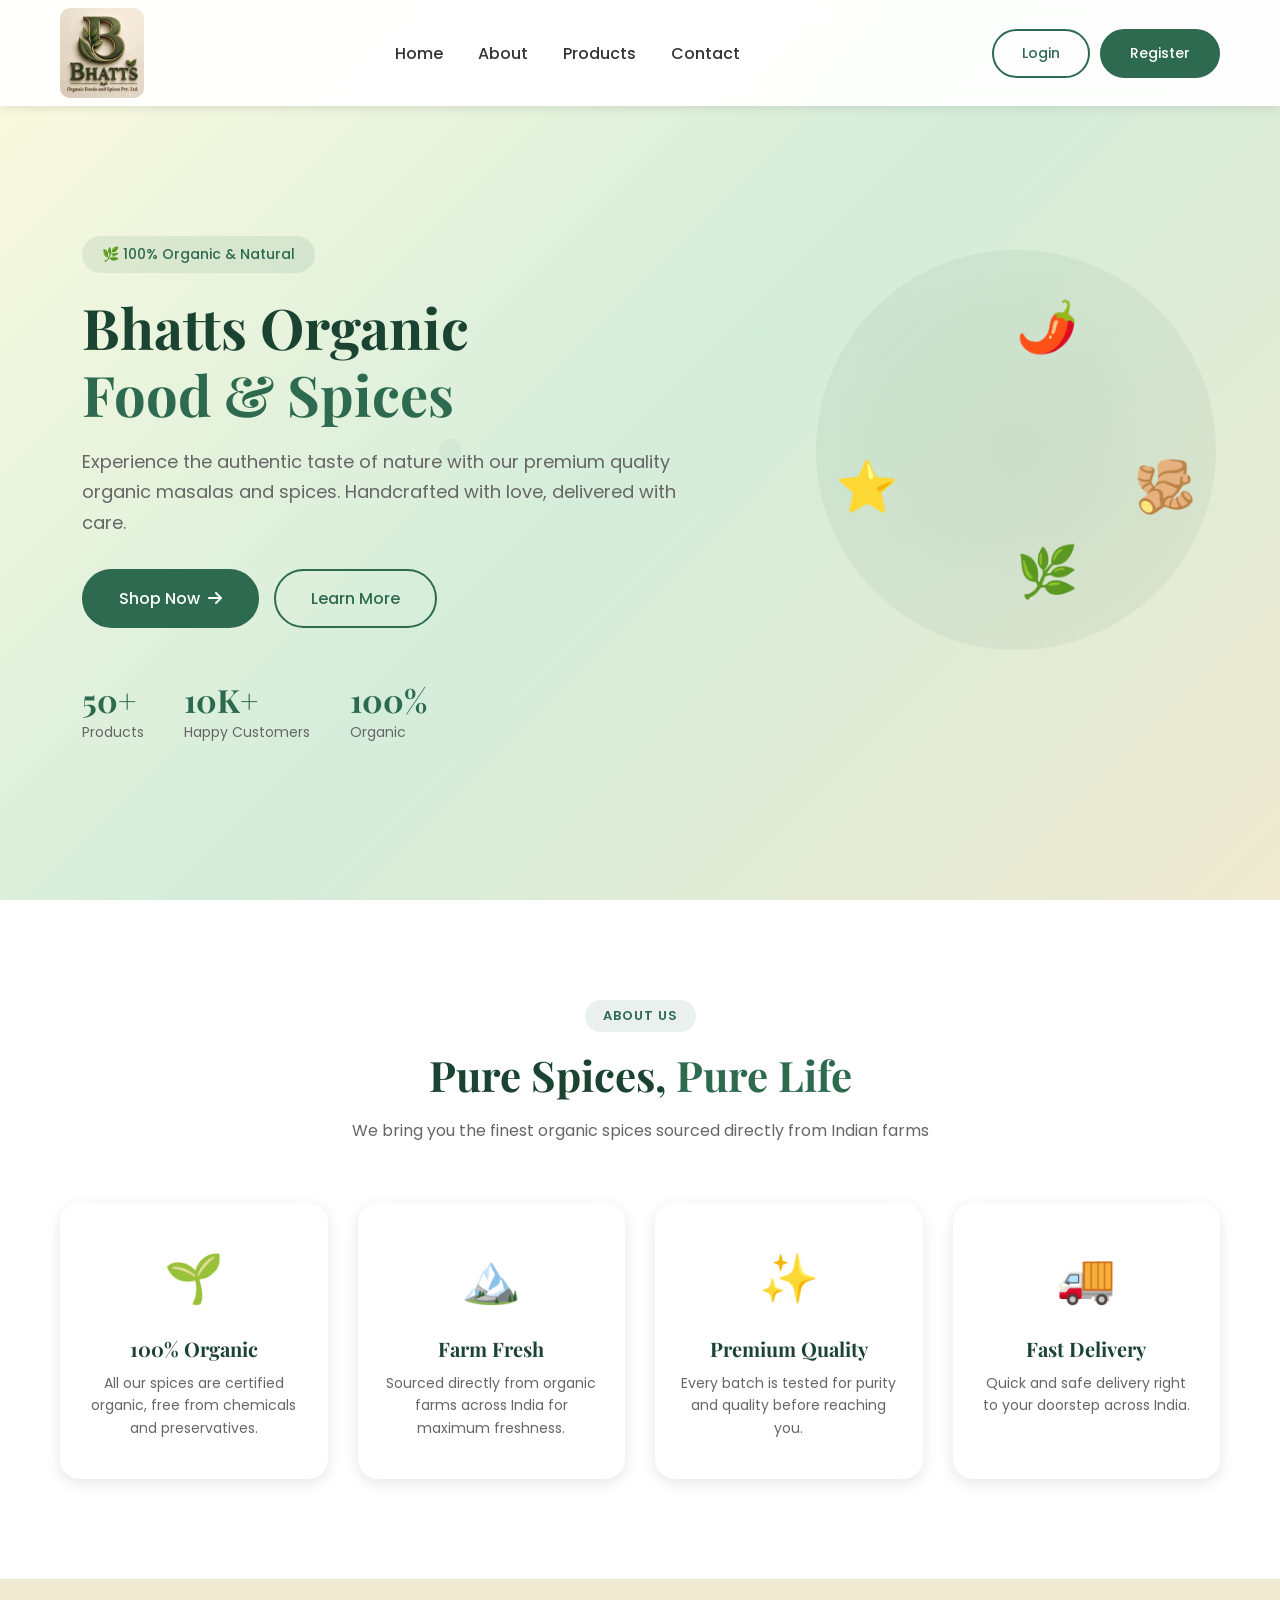
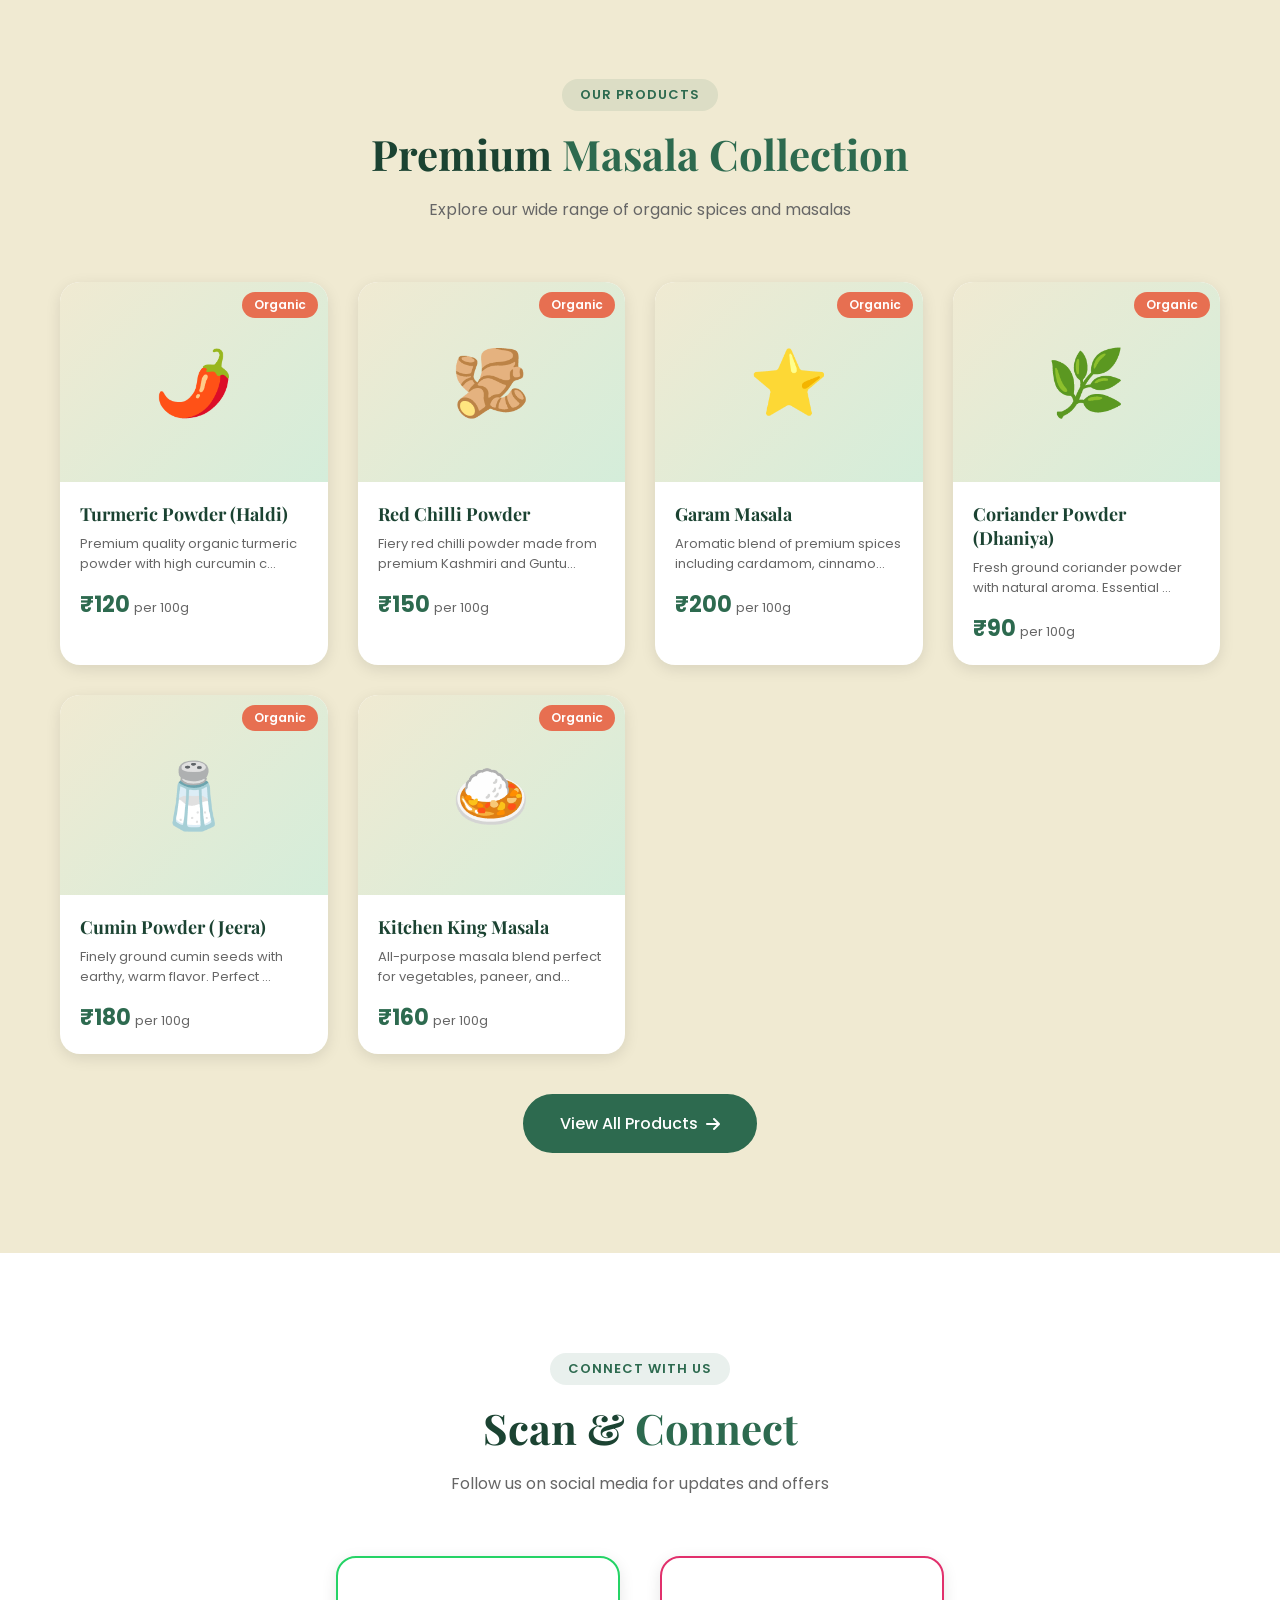
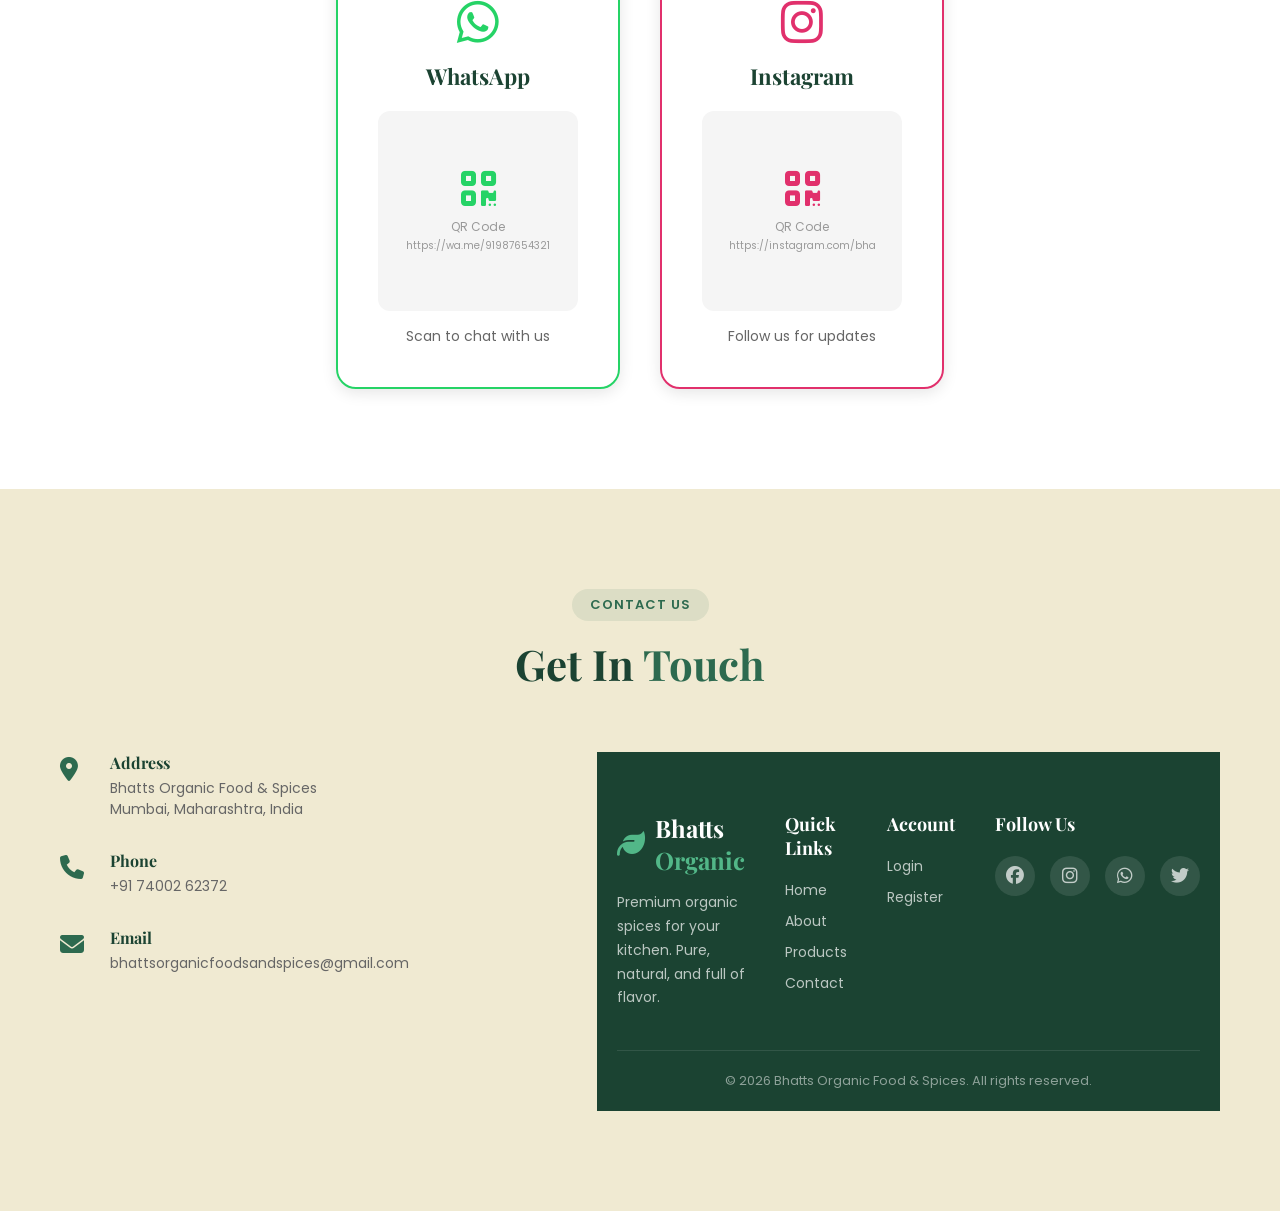
==== commit 8197b716: "Add files via upload" ====
--- a/index.html
+++ b/index.html
@@ -177,7 +177,7 @@
                         </div>
                     </div>
                 </div>
-                <form class="contact-form" onsubmit="return handleContact(event)">
+                <!--<form class="contact-form" onsubmit="return handleContact(event)">
                     <input type="text" placeholder="Your Name" required>
                     <input type="email" placeholder="Your Email" required>
                     <textarea placeholder="Your Message" rows="5" required></textarea>
@@ -221,7 +221,7 @@
                 </div>
             </div>
             <div class="footer-bottom">
-                <p>&copy; 2025 Bhatts Organic Food & Spices. All rights reserved.</p>
+                <p>&copy; 2026 Bhatts Organic Food & Spices. All rights reserved.</p>
             </div>
         </div>
     </footer>
